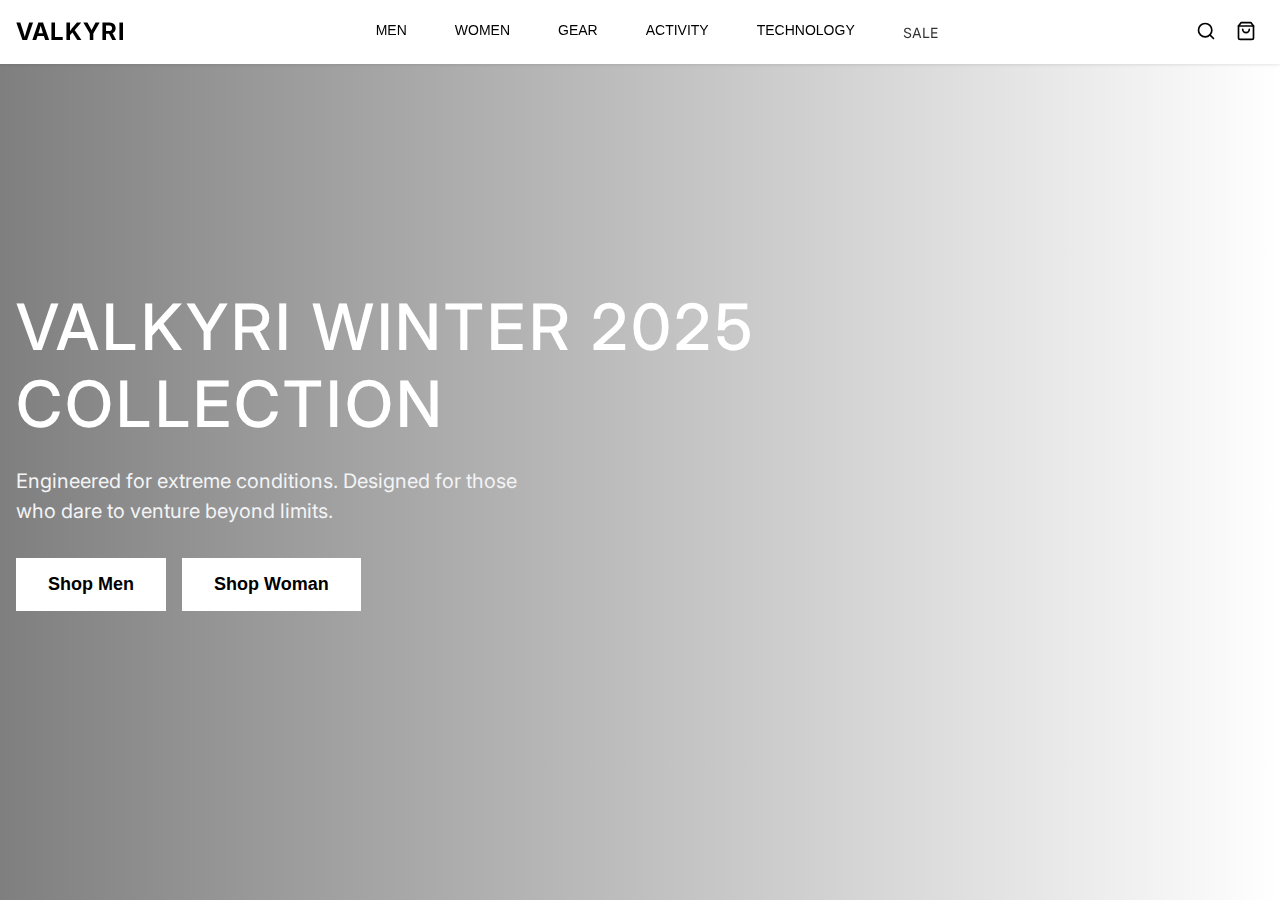
==== men.html @ 3d440251 "Add files via upload" ====
<!DOCTYPE html>
<html lang="en">
<head>
  <meta charset="UTF-8">
  <meta name="viewport" content="width=device-width, initial-scale=1.0">
  <title>VALKYRI - Outdoor Gear</title>
  <link rel="stylesheet" href="css/style.css">
</head>
<body>
  <nav class="navbar">
    <div class="nav-container">
      <div class="nav-left">
        <button class="menu-btn mobile-only">
          <svg xmlns="http://www.w3.org/2000/svg" width="24" height="24" viewBox="0 0 24 24" fill="none" stroke="currentColor" stroke-width="2" stroke-linecap="round" stroke-linejoin="round"><line x1="4" x2="20" y1="12" y2="12"/><line x1="4" x2="20" y1="6" y2="6"/><line x1="4" x2="20" y1="18" y2="18"/></svg>
        </button>
        <a href="/" class="logo desktop-only">VALKYRI</a>
      </div>
      
      <div class="mobile-logo mobile-only">
        <a href="/" class="logo">VALKYRI</a>
      </div>
      
      <div class="nav-center desktop-only">
        <div class="nav-item" data-category="men">
          <button>MEN</button>
        </div>
        <div class="nav-item" data-category="women">
          <button>WOMEN</button>
        </div>
        <div class="nav-item" data-category="gear">
          <button>GEAR</button>
        </div>
        <div class="nav-item" data-category="activity">
          <button>ACTIVITY</button>
        </div>
        <div class="nav-item" data-category="technology">
          <button>TECHNOLOGY</button>
        </div>
        <a href="#" class="nav-link">SALE</a>
      </div>
      
      <div class="nav-right">
        <button class="icon-btn">
          <svg xmlns="http://www.w3.org/2000/svg" width="20" height="20" viewBox="0 0 24 24" fill="none" stroke="currentColor" stroke-width="2" stroke-linecap="round" stroke-linejoin="round"><circle cx="11" cy="11" r="8"/><path d="m21 21-4.3-4.3"/></svg>
        </button>
        <button class="icon-btn">
          <svg xmlns="http://www.w3.org/2000/svg" width="20" height="20" viewBox="0 0 24 24" fill="none" stroke="currentColor" stroke-width="2" stroke-linecap="round" stroke-linejoin="round"><path d="M6 2 3 6v14a2 2 0 0 0 2 2h14a2 2 0 0 0 2-2V6l-3-4Z"/><path d="M3 6h18"/><path d="M16 10a4 4 0 0 1-8 0"/></svg>
        </button>
      </div>
    </div>
  </nav>

  <div class="dropdown-overlay"></div>
  
  <div class="mega-menu" id="mega-menu">
    <div class="mega-menu-container">
      <div class="menu-grid">
      </div>
    </div>
  </div>

<!-- Hero Section -->
<div class="hero">
    <div class="hero-content">
      <h1>VALKYRI WINTER 2025<br>COLLECTION</h1>
      <p>Engineered for extreme conditions. Designed for those who dare to venture beyond limits.</p>
      <div class="hero-buttons">
        <button onclick="location.href = 'men.html';">Shop Men</button>
        <button onclick="location.href = 'woman.html';">Shop Woman</button>
      </div>
    </div>
  </div>
---- css/style.css ----
@import url('https://fonts.googleapis.com/css2?family=Inter:wght@400;500;600;700&display=swap');

:root {
  --primary-color: #000;
  --text-color: #333;
  --bg-color: #fff;
  --gray-100: #f3f4f6;
  --gray-200: #e5e7eb;
  --gray-600: #4b5563;
  --gray-800: #1f2937;
  --gray-900: #111827;
}

* {
  margin: 0;
  padding: 0;
  box-sizing: border-box;
}

body {
  font-family: 'Inter', sans-serif;
  color: var(--text-color);
  line-height: 1.5;
  overflow-x: hidden;
}

/* Navbar */
.navbar {
  position: fixed;
  top: 0;
  left: 0;
  right: 0;
  background: var(--bg-color);
  box-shadow: 0 1px 3px rgba(0, 0, 0, 0.1);
  z-index: 50;
}

.nav-container {
  max-width: 1280px;
  margin: 0 auto;
  padding: 0 1rem;
  height: 64px;
  display: flex;
  justify-content: space-between;
  align-items: center;
}

.logo {
  font-weight: 700;
  font-size: 1.5rem;
  letter-spacing: 0.05em;
  text-decoration: none;
  color: var(--primary-color);
}

.nav-center {
  flex: 1;
  display: flex;
  justify-content: center;
  gap: 2rem;
}

.nav-item button {
  font-size: 0.875rem;
  padding: 1.5rem 0.5rem;
  background: none;
  border: none;
  cursor: pointer;
}

.nav-item button:hover {
  color: var(--gray-600);
}

.nav-link {
  font-size: 0.875rem;
  padding: 1.5rem 0.5rem;
  text-decoration: none;
  color: var(--text-color);
}

.nav-link:hover {
  color: var(--gray-600);
}

.icon-btn {
  padding: 0.5rem;
  background: none;
  border: none;
  border-radius: 0.375rem;
  cursor: pointer;
}

.icon-btn:hover {
  background: var(--gray-100);
}

/* Mega Menu */
.mega-menu {
  position: absolute;
  top: 64px;
  left: 0;
  right: 0;
  background: var(--bg-color);
  box-shadow: 0 4px 6px -1px rgba(0, 0, 0, 0.1);
  display: none;
  z-index: 40;
}

.mega-menu.active {
  display: block;
}

.mega-menu-container {
  max-width: 1280px;
  margin: 0 auto;
  padding: 3rem 2rem;
}

.menu-grid {
  display: grid;
  grid-template-columns: repeat(4, 1fr);
  gap: 2rem;
}

.menu-section h3 {
  font-size: 0.875rem;
  font-weight: 600;
  color: var(--gray-900);
  margin-bottom: 1rem;
}

.menu-section ul {
  list-style: none;
  space: 0.5rem;
}

.menu-section a {
  font-size: 0.875rem;
  color: var(--gray-600);
  text-decoration: none;
  padding: 0.25rem 0;
  display: block;
}

.menu-section a:hover {
  color: var(--gray-900);
}

.dropdown-overlay {
  position: fixed;
  inset: 0;
  background: rgba(0, 0, 0, 0.2);
  display: none;
  z-index: 30;
}

.dropdown-overlay.active {
  display: block;
}

.menu-image-container {
  height: 200px; /* Reduced height */
  overflow: hidden;
  border-radius: 4px;
}

.menu-featured-image {
  width: 100%;
  height: 100%;
  object-fit: cover;
  object-position: center;
}

/* Hero Section */
.hero {
  height: 100vh;
  background-image: url('https://images.unsplash.com/photo-1465311440653-ba9b1d9b0f5b?q=80&w=1932&auto=format&fit=crop');
  background-size: cover;
  background-position: center;
  position: relative;
}

.hero::before {
  content: '';
  position: absolute;
  inset: 0;
  background: linear-gradient(to right, rgba(0, 0, 0, 0.5), transparent);
}

.hero-content {
  position: relative;
  height: 100%;
  max-width: 1280px;
  margin: 0 auto;
  padding: 0 1rem;
  display: flex;
  flex-direction: column;
  justify-content: center;
}

.hero h1 {
  font-size: 4rem;
  font-weight: 500;
  color: white;
  margin-bottom: 1.5rem;
  line-height: 1.2;
  letter-spacing: 0.05em;
}

.hero p {
  font-size: 1.25rem;
  color: #f3f4f6;
  margin-bottom: 2rem;
  max-width: 32rem;
}

.hero-buttons {
  display: flex;
  gap: 1rem;
}

.hero-buttons button {
  background: white;
  color: black;
  border: none;
  padding: 1rem 2rem;
  font-size: 1.125rem;
  font-weight: 600;
  cursor: pointer;
  transition: background-color 0.2s;
}

.hero-buttons button:hover {
  background: #f3f4f6;
}

/* Featured Collections */
.featured {
  padding: 5rem 1rem;
  max-width: 1280px;
  margin: 0 auto;
}

.featured h2 {
  font-size: 1.875rem;
  font-weight: 700;
  text-align: center;
  margin-bottom: 3rem;
}

.collection-grid {
  display: grid;
  grid-template-columns: repeat(3, 1fr);
  gap: 2rem;
}

.collection-card {
  cursor: pointer;
  group-hover: scale-105;
}

.collection-image {
  position: relative;
  aspect-ratio: 3/4;
  overflow: hidden;
}

.collection-image img {
  width: 100%;
  height: 100%;
  object-fit: cover;
  transition: transform 0.5s;
}

.collection-card:hover img {
  transform: scale(1.05);
}

.collection-image::after {
  content: '';
  position: absolute;
  inset: 0;
  background: rgba(0, 0, 0, 0.2);
  transition: background-color 0.3s;
}

.collection-card:hover .collection-image::after {
  background: rgba(0, 0, 0, 0.4);
}

.collection-content {
  position: absolute;
  bottom: 0;
  left: 0;
  right: 0;
  padding: 1.5rem;
  color: white;
  z-index: 10;
}

.collection-content h3 {
  font-size: 1.25rem;
  font-weight: 700;
  margin-bottom: 0.5rem;
}

.collection-content p {
  font-size: 0.875rem;
  opacity: 0.9;
}

/* Footer */
.footer {
  background: var(--gray-900);
  color: white;
  padding: 3rem 0;
}

.footer-container {
  max-width: 1280px;
  margin: 0 auto;
  padding: 0 1rem;
}

.footer-grid {
  display: grid;
  grid-template-columns: repeat(4, 1fr);
  gap: 2rem;
  margin-bottom: 3rem;
}

.footer-section h3 {
  font-size: 1.25rem;
  font-weight: 700;
  margin-bottom: 1rem;
}

.footer-section h4 {
  font-size: 0.875rem;
  font-weight: 700;
  margin-bottom: 1rem;
}

.footer-section p {
  color: var(--gray-400);
  font-size: 0.875rem;
}

.footer-section ul {
  list-style: none;
}

.footer-section ul li {
  margin-bottom: 0.5rem;
}

.footer-section ul a {
  color: var(--gray-400);
  text-decoration: none;
  font-size: 0.875rem;
}

.footer-section ul a:hover {
  color: white;
}

.social-icons {
  display: flex;
  gap: 1rem;
}

.social-icon {
  color: white;
  transition: color 0.2s;
}

.social-icon:hover {
  color: var(--gray-400);
}

.footer-bottom {
  border-top: 1px solid var(--gray-800);
  padding-top: 2rem;
  text-align: center;
  font-size: 0.875rem;
  color: var(--gray-400);
}

/* Mobile Styles */
.mobile-only {
  display: none;
}

@media (max-width: 640px) {
  .mobile-only {
    display: block;
  }
  
  .desktop-only {
    display: none;
  }
  
  .nav-container {
    padding: 0 0.5rem;
  }
  
  .collection-grid {
    grid-template-columns: 1fr;
  }
  
  .footer-grid {
    grid-template-columns: 1fr;
  }
  
  .hero h1 {
    font-size: 3rem;
  }
  
  .hero p {
    font-size: 1rem;
  }
  
  .hero-buttons {
    flex-direction: column;
  }
}
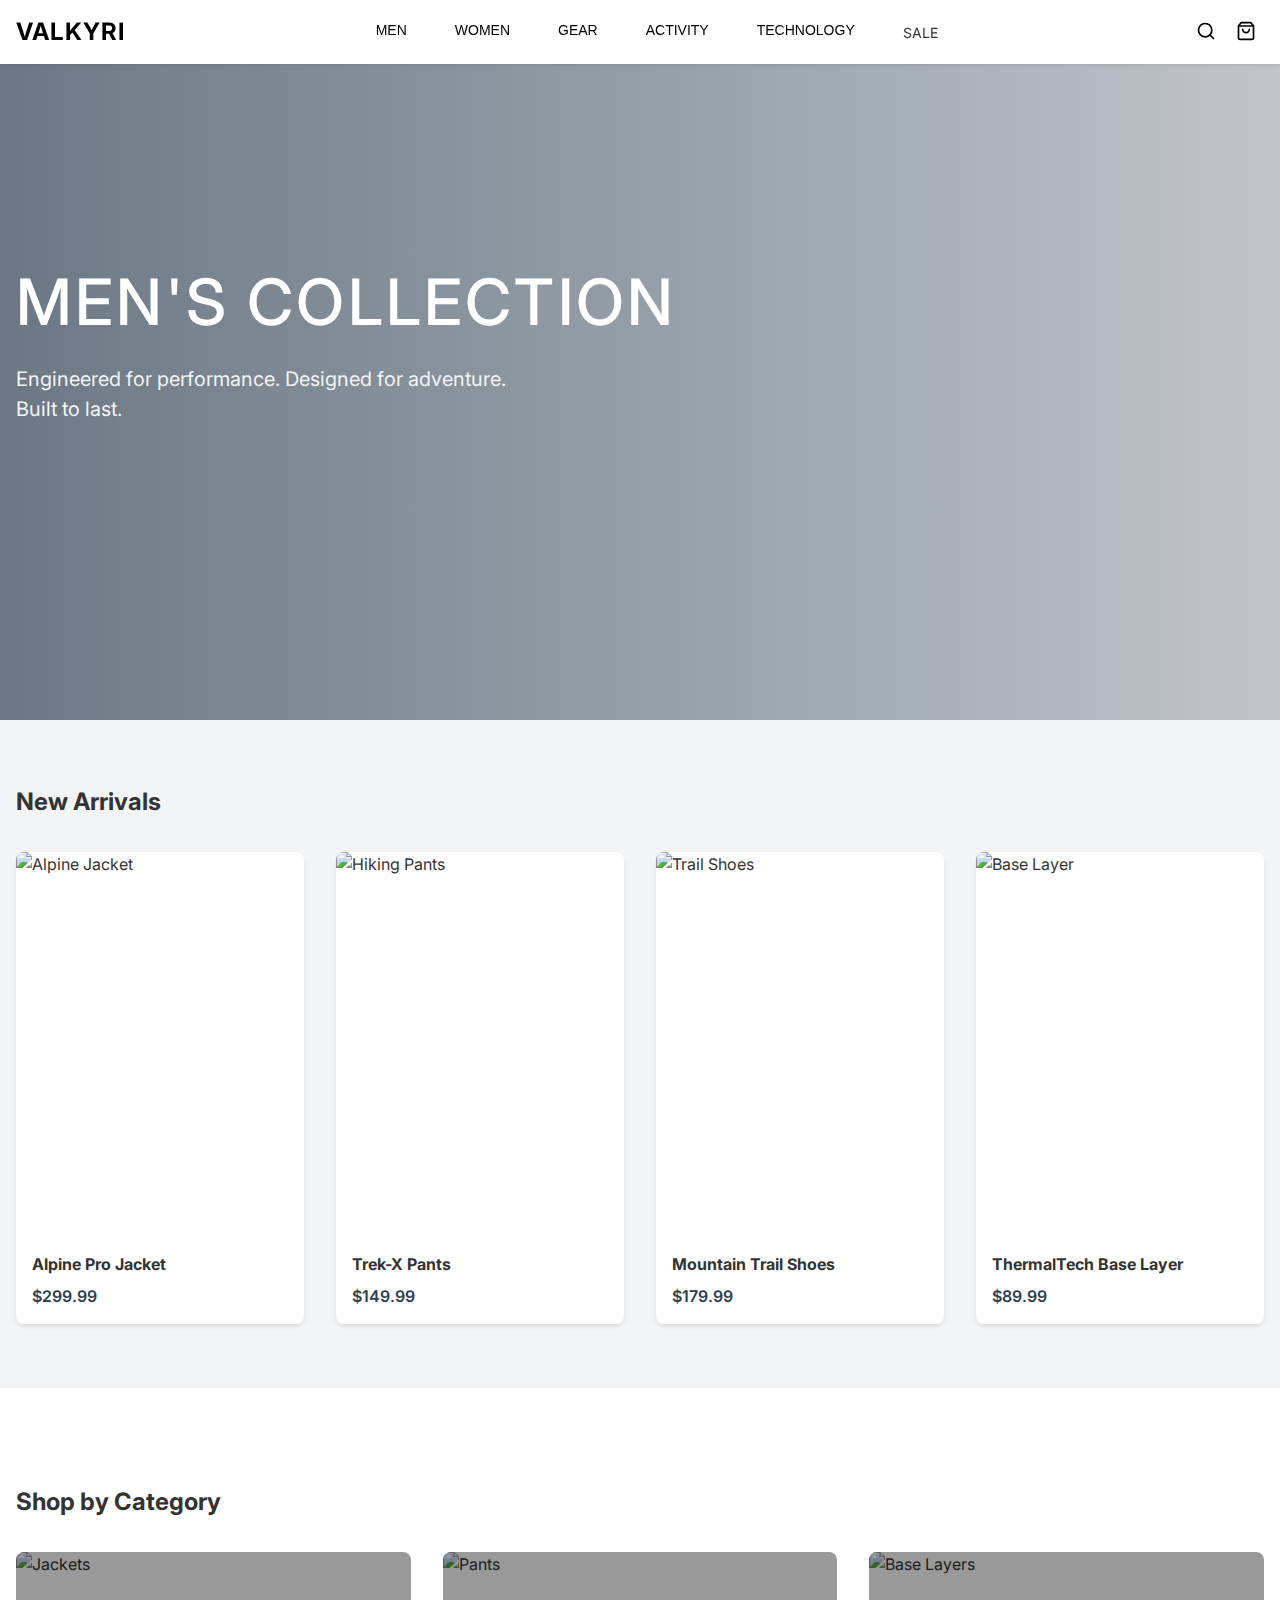
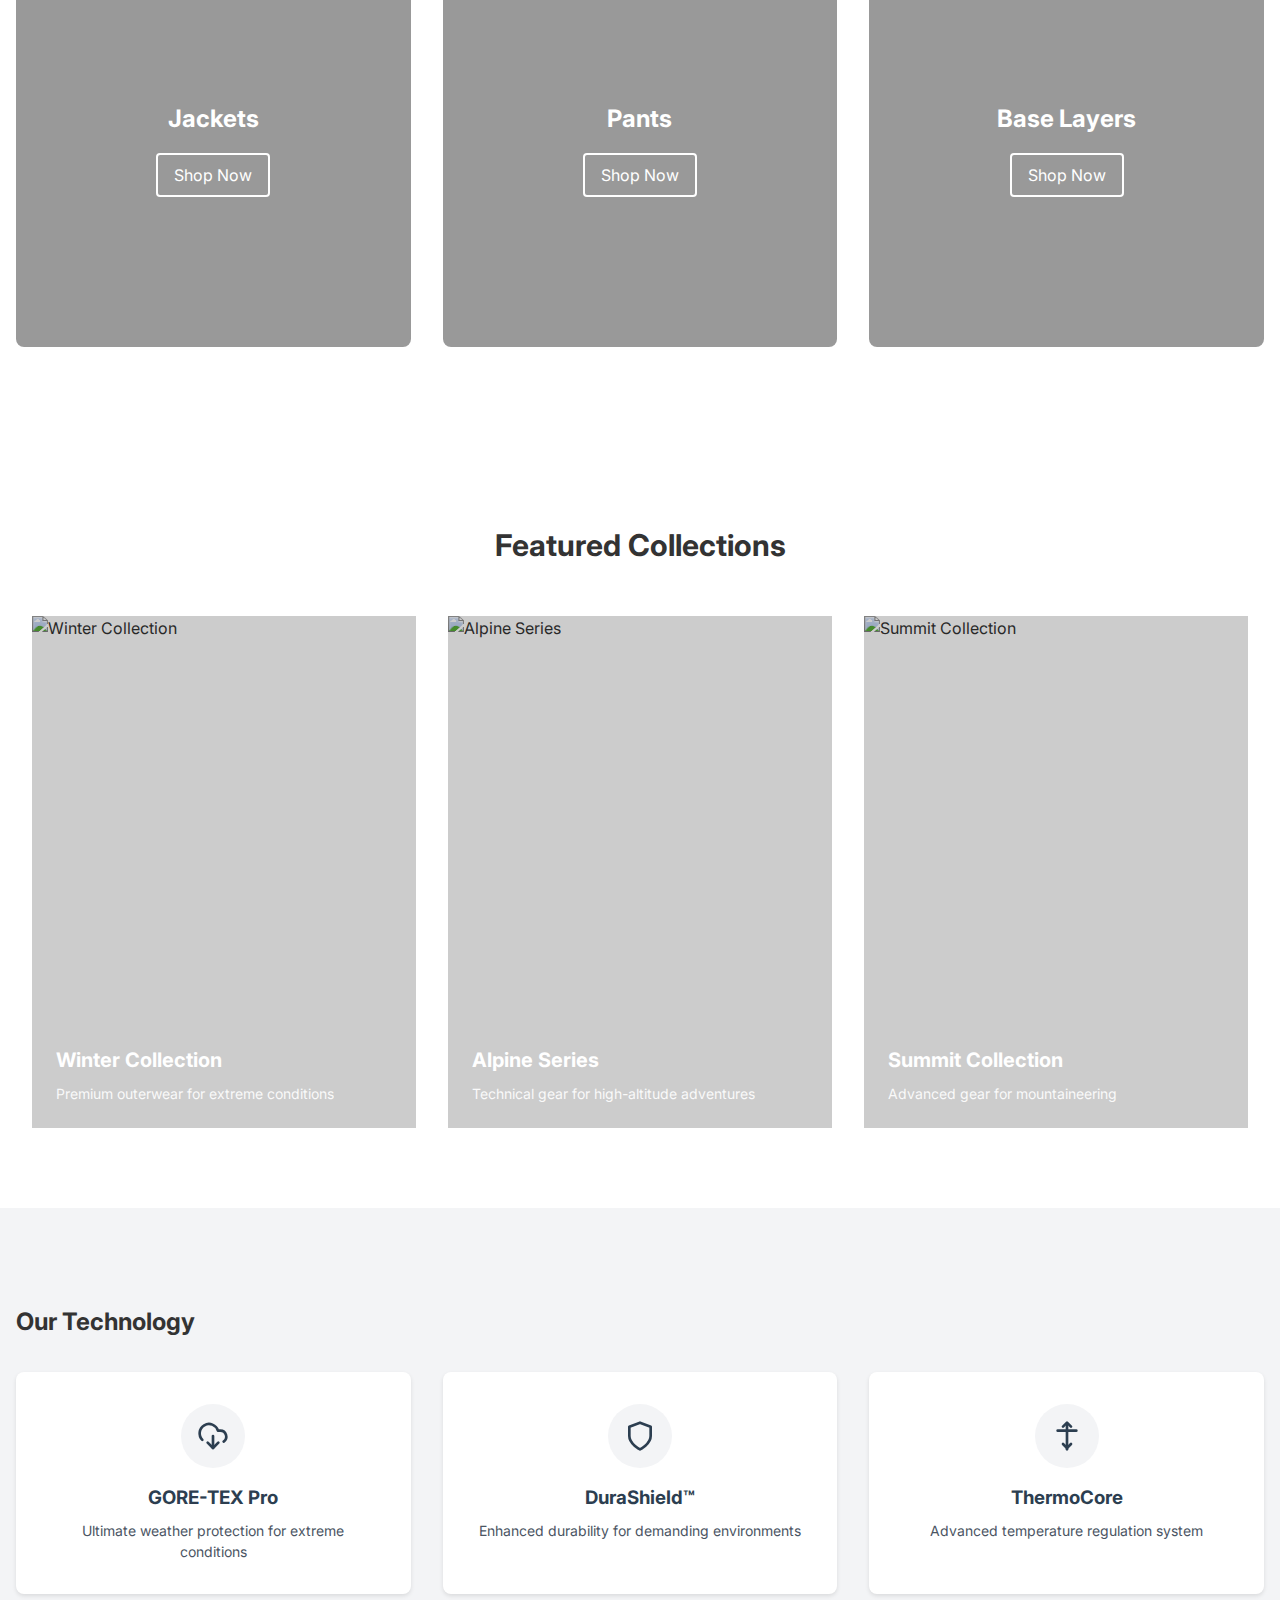
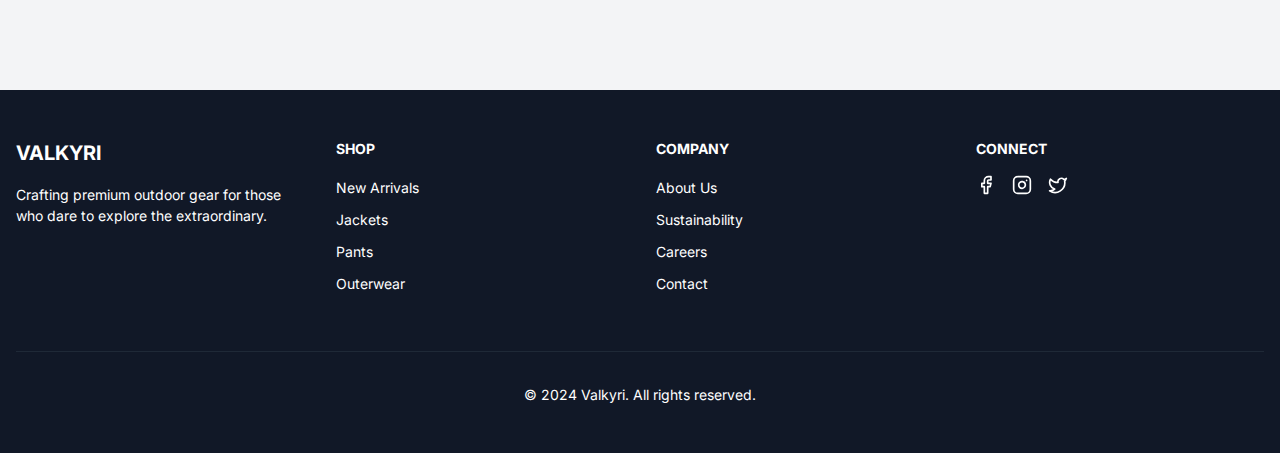
==== commit c3c3f92b: "Add files via upload" ====
--- a/men.html
+++ b/men.html
@@ -3,8 +3,9 @@
 <head>
   <meta charset="UTF-8">
   <meta name="viewport" content="width=device-width, initial-scale=1.0">
-  <title>VALKYRI - Outdoor Gear</title>
+  <title>VALKYRI - Men's Collection</title>
   <link rel="stylesheet" href="css/style.css">
+  <link rel="stylesheet" href="css/men.css">
 </head>
 <body>
   <nav class="navbar">
@@ -13,11 +14,11 @@
         <button class="menu-btn mobile-only">
           <svg xmlns="http://www.w3.org/2000/svg" width="24" height="24" viewBox="0 0 24 24" fill="none" stroke="currentColor" stroke-width="2" stroke-linecap="round" stroke-linejoin="round"><line x1="4" x2="20" y1="12" y2="12"/><line x1="4" x2="20" y1="6" y2="6"/><line x1="4" x2="20" y1="18" y2="18"/></svg>
         </button>
-        <a href="/" class="logo desktop-only">VALKYRI</a>
+        <a href="index.html" class="logo desktop-only">VALKYRI</a>
       </div>
       
       <div class="mobile-logo mobile-only">
-        <a href="/" class="logo">VALKYRI</a>
+        <a href="index.html" class="logo">VALKYRI</a>
       </div>
       
       <div class="nav-center desktop-only">
@@ -51,7 +52,6 @@
   </nav>
 
   <div class="dropdown-overlay"></div>
-  
   <div class="mega-menu" id="mega-menu">
     <div class="mega-menu-container">
       <div class="menu-grid">
@@ -59,15 +59,225 @@
     </div>
   </div>
 
-<!-- Hero Section -->
-<div class="hero">
+  <!-- Men's Hero Section -->
+  <div class="hero" style="background-image: url('https://images.unsplash.com/photo-1551582045-6ec9c11d8697?q=80&w=2065&auto=format&fit=crop');">
     <div class="hero-content">
-      <h1>VALKYRI WINTER 2025<br>COLLECTION</h1>
-      <p>Engineered for extreme conditions. Designed for those who dare to venture beyond limits.</p>
-      <div class="hero-buttons">
-        <button onclick="location.href = 'men.html';">Shop Men</button>
-        <button onclick="location.href = 'woman.html';">Shop Woman</button>
-      </div>
+      <h1>MEN'S COLLECTION</h1>
+      <p>Engineered for performance. Designed for adventure. Built to last.</p>
     </div>
   </div>
-  +
+  <!-- New Arrivals Section -->
+  <section class="new-arrivals">
+    <div class="container">
+      <h2>New Arrivals</h2>
+      <div class="product-grid">
+        <div class="product-card">
+          <div class="product-image">
+            <img src="https://images.unsplash.com/photo-1591047139829-d91aecb6caea?q=80&w=1936&auto=format&fit=crop" alt="Alpine Jacket">
+            <div class="product-overlay">
+              <button class="quick-view-btn">Quick View</button>
+            </div>
+          </div>
+          <div class="product-info">
+            <h3>Alpine Pro Jacket</h3>
+            <p class="price">$299.99</p>
+          </div>
+        </div>
+        <div class="product-card">
+          <div class="product-image">
+            <img src="https://images.unsplash.com/photo-1544441893-675973e31985?q=80&w=1740&auto=format&fit=crop" alt="Hiking Pants">
+            <div class="product-overlay">
+              <button class="quick-view-btn">Quick View</button>
+            </div>
+          </div>
+          <div class="product-info">
+            <h3>Trek-X Pants</h3>
+            <p class="price">$149.99</p>
+          </div>
+        </div>
+        <div class="product-card">
+          <div class="product-image">
+            <img src="https://images.unsplash.com/photo-1606107557195-0e29a4b5b4aa?q=80&w=1964&auto=format&fit=crop" alt="Trail Shoes">
+            <div class="product-overlay">
+              <button class="quick-view-btn">Quick View</button>
+            </div>
+          </div>
+          <div class="product-info">
+            <h3>Mountain Trail Shoes</h3>
+            <p class="price">$179.99</p>
+          </div>
+        </div>
+        <div class="product-card">
+          <div class="product-image">
+            <img src="https://images.unsplash.com/photo-1578681994506-b8f463449011?q=80&w=1935&auto=format&fit=crop" alt="Base Layer">
+            <div class="product-overlay">
+              <button class="quick-view-btn">Quick View</button>
+            </div>
+          </div>
+          <div class="product-info">
+            <h3>ThermalTech Base Layer</h3>
+            <p class="price">$89.99</p>
+          </div>
+        </div>
+      </div>
+    </div>
+  </section>
+
+  <!-- Categories Section -->
+  <section class="categories">
+    <div class="container">
+      <h2>Shop by Category</h2>
+      <div class="category-grid">
+        <div class="category-card">
+          <div class="category-image">
+            <img src="https://images.unsplash.com/photo-1547949003-9792a18a2601?q=80&w=2070&auto=format&fit=crop" alt="Jackets">
+            <div class="category-content">
+              <h3>Jackets</h3>
+              <a href="#" class="category-link">Shop Now</a>
+            </div>
+          </div>
+        </div>
+        <div class="category-card">
+          <div class="category-image">
+            <img src="https://images.unsplash.com/photo-1441984904996-e0b6ba687e04?q=80&w=2070&auto=format&fit=crop" alt="Pants">
+            <div class="category-content">
+              <h3>Pants</h3>
+              <a href="#" class="category-link">Shop Now</a>
+            </div>
+          </div>
+        </div>
+        <div class="category-card">
+          <div class="category-image">
+            <img src="https://images.unsplash.com/photo-1434389677669-e08b4cac3105?q=80&w=2005&auto=format&fit=crop" alt="Base Layers">
+            <div class="category-content">
+              <h3>Base Layers</h3>
+              <a href="#" class="category-link">Shop Now</a>
+            </div>
+          </div>
+        </div>
+      </div>
+    </div>
+  </section>
+
+  <!-- Featured Collections -->
+  <section class="featured">
+    <div class="container">
+      <h2>Featured Collections</h2>
+      <div class="collection-grid">
+        <div class="collection-card">
+          <div class="collection-image">
+            <img src="https://images.unsplash.com/photo-1605540436563-5bca919ae766?q=80&w=2069&auto=format&fit=crop" alt="Winter Collection">
+            <div class="collection-content">
+              <h3>Winter Collection</h3>
+              <p>Premium outerwear for extreme conditions</p>
+            </div>
+          </div>
+        </div>
+        <div class="collection-card">
+          <div class="collection-image">
+            <img src="https://images.unsplash.com/photo-1551632811-561732d1e306?q=80&w=2070&auto=format&fit=crop" alt="Alpine Series">
+            <div class="collection-content">
+              <h3>Alpine Series</h3>
+              <p>Technical gear for high-altitude adventures</p>
+            </div>
+          </div>
+        </div>
+        <div class="collection-card">
+          <div class="collection-image">
+            <img src="https://images.unsplash.com/photo-1519681393784-d120267933ba?q=80&w=2070&auto=format&fit=crop" alt="Summit Collection">
+            <div class="collection-content">
+              <h3>Summit Collection</h3>
+              <p>Advanced gear for mountaineering</p>
+            </div>
+          </div>
+        </div>
+      </div>
+    </div>
+  </section>
+
+  <!-- Technology Showcase -->
+  <section class="technology-showcase">
+    <div class="container">
+      <h2>Our Technology</h2>
+      <div class="tech-grid">
+        <div class="tech-card">
+          <div class="tech-icon">
+            <svg xmlns="http://www.w3.org/2000/svg" width="32" height="32" viewBox="0 0 24 24" fill="none" stroke="currentColor" stroke-width="2" stroke-linecap="round" stroke-linejoin="round"><path d="M20 16.2A4.5 4.5 0 0 0 17.5 8h-1.8A7 7 0 1 0 4 14.9"/><path d="M12 12v9"/><path d="m8 17 4 4 4-4"/></svg>
+          </div>
+          <h3>GORE-TEX Pro</h3>
+          <p>Ultimate weather protection for extreme conditions</p>
+        </div>
+        <div class="tech-card">
+          <div class="tech-icon">
+            <svg xmlns="http://www.w3.org/2000/svg" width="32" height="32" viewBox="0 0 24 24" fill="none" stroke="currentColor" stroke-width="2" stroke-linecap="round" stroke-linejoin="round"><path d="M12 22s8-4 8-10V5l-8-3-8 3v7c0 6 8 10 8 10"/></svg>
+          </div>
+          <h3>DuraShield™</h3>
+          <p>Enhanced durability for demanding environments</p>
+        </div>
+        <div class="tech-card">
+          <div class="tech-icon">
+            <svg xmlns="http://www.w3.org/2000/svg" width="32" height="32" viewBox="0 0 24 24" fill="none" stroke="currentColor" stroke-width="2" stroke-linecap="round" stroke-linejoin="round"><path d="M12 3v19"/><path d="M5 8h14"/><path d="M15 5 12 2 9 5"/><path d="m9 18 3 3 3-3"/></svg>
+          </div>
+          <h3>ThermoCore</h3>
+          <p>Advanced temperature regulation system</p>
+        </div>
+      </div>
+    </div>
+  </section>
+
+  <!-- Footer -->
+  <footer class="footer">
+    <div class="footer-container">
+      <div class="footer-grid">
+        <div class="footer-section">
+          <h3>VALKYRI</h3>
+          <p>Crafting premium outdoor gear for those who dare to explore the extraordinary.</p>
+        </div>
+        
+        <div class="footer-section">
+          <h4>SHOP</h4>
+          <ul>
+            <li><a href="#">New Arrivals</a></li>
+            <li><a href="#">Jackets</a></li>
+            <li><a href="#">Pants</a></li>
+            <li><a href="#">Outerwear</a></li>
+          </ul>
+        </div>
+        
+        <div class="footer-section">
+          <h4>COMPANY</h4>
+          <ul>
+            <li><a href="#">About Us</a></li>
+            <li><a href="#">Sustainability</a></li>
+            <li><a href="#">Careers</a></li>
+            <li><a href="#">Contact</a></li>
+          </ul>
+        </div>
+        
+        <div class="footer-section">
+          <h4>CONNECT</h4>
+          <div class="social-icons">
+            <a href="#" class="social-icon">
+              <svg xmlns="http://www.w3.org/2000/svg" width="20" height="20" viewBox="0 0 24 24" fill="none" stroke="currentColor" stroke-width="2" stroke-linecap="round" stroke-linejoin="round"><path d="M18 2h-3a5 5 0 0 0-5 5v3H7v4h3v8h4v-8h3l1-4h-4V7a1 1 0 0 1 1-1h3z"/></svg>
+            </a>
+            <a href="#" class="social-icon">
+              <svg xmlns="http://www.w3.org/2000/svg" width="20" height="20" viewBox="0 0 24 24" fill="none" stroke="currentColor" stroke-width="2" stroke-linecap="round" stroke-linejoin="round"><rect width="20" height="20" x="2" y="2" rx="5" ry="5"/><path d="M16 11.37A4 4 0 1 1 12.63 8 4 4 0 0 1 16 11.37z"/><line x1="17.5" x2="17.51" y1="6.5" y2="6.5"/></svg>
+            </a>
+            <a href="#" class="social-icon">
+              <svg xmlns="http://www.w3.org/2000/svg" width="20" height="20" viewBox="0 0 24 24" fill="none" stroke="currentColor" stroke-width="2" stroke-linecap="round" stroke-linejoin="round"><path d="M22 4s-.7 2.1-2 3.4c1.6 10-9.4 17.3-18 11.6 2.2.1 4.4-.6 6-2C3 15.5.5 9.6 3 5c2.2 2.6 5.6 4.1 9 4-.9-4.2 4-6.6 7-3.8 1.1 0 3-1.2 3-1.2z"/></svg>
+            </a>
+          </div>
+        </div>
+      </div>
+      
+      <div class="footer-bottom">
+        <p>&copy; 2024 Valkyri. All rights reserved.</p>
+      </div>
+    </div>
+  </footer>
+
+  <script src="script/script.js"></script>
+  <script src="script/men.js"></script>
+</body>
+</html>--- a/css/style.css
+++ b/css/style.css
@@ -310,6 +310,8 @@
   opacity: 0.9;
 }
 
+
+
 /* Footer */
 .footer {
   background: var(--gray-900);
--- a/css/men.css
+++ b/css/men.css
@@ -0,0 +1,228 @@
+/* Men's Page Specific Styles */
+:root {
+    --mens-primary: #2C3E50;
+    --mens-accent: #34495E;
+  }
+  
+  /* Container */
+  .container {
+    max-width: 1280px;
+    margin: 0 auto;
+    padding: 0 1rem;
+  }
+  
+  /* Men's Hero Section Modifications */
+  .hero {
+    height: 80vh;
+  }
+  
+  .hero::before {
+    background: linear-gradient(to right, rgba(44, 62, 80, 0.7), rgba(44, 62, 80, 0.3));
+  }
+  
+  /* New Arrivals Section */
+  .new-arrivals {
+    padding: 4rem 0;
+    background: var(--gray-100);
+  }
+  
+  .product-grid {
+    display: grid;
+    grid-template-columns: repeat(auto-fit, minmax(250px, 1fr));
+    gap: 2rem;
+    margin-top: 2rem;
+  }
+  
+  .product-card {
+    background: white;
+    border-radius: 8px;
+    overflow: hidden;
+    box-shadow: 0 2px 4px rgba(0, 0, 0, 0.1);
+    transition: transform 0.3s ease;
+  }
+  
+  .product-card:hover {
+    transform: translateY(-5px);
+  }
+  
+  .product-image {
+    position: relative;
+    aspect-ratio: 3/4;
+    overflow: hidden;
+  }
+  
+  .product-image img {
+    width: 100%;
+    height: 100%;
+    object-fit: cover;
+    transition: transform 0.5s ease;
+  }
+  
+  .product-overlay {
+    position: absolute;
+    inset: 0;
+    background: rgba(0, 0, 0, 0.3);
+    display: flex;
+    align-items: center;
+    justify-content: center;
+    opacity: 0;
+    transition: opacity 0.3s ease;
+  }
+  
+  .product-card:hover .product-overlay {
+    opacity: 1;
+  }
+  
+  .quick-view-btn {
+    background: white;
+    color: var(--mens-primary);
+    padding: 0.75rem 1.5rem;
+    border: none;
+    border-radius: 4px;
+    cursor: pointer;
+    font-weight: 600;
+    transform: translateY(20px);
+    transition: transform 0.3s ease;
+  }
+  
+  .product-card:hover .quick-view-btn {
+    transform: translateY(0);
+  }
+  
+  .product-info {
+    padding: 1rem;
+  }
+  
+  .product-info h3 {
+    font-size: 1rem;
+    margin-bottom: 0.5rem;
+  }
+  
+  .price {
+    color: var(--mens-primary);
+    font-weight: 600;
+  }
+  
+  /* Categories Section */
+  .categories {
+    padding: 6rem 0;
+  }
+  
+  .category-grid {
+    display: grid;
+    grid-template-columns: repeat(3, 1fr);
+    gap: 2rem;
+    margin-top: 2rem;
+  }
+  
+  .category-card {
+    position: relative;
+    overflow: hidden;
+    border-radius: 8px;
+    aspect-ratio: 1/1;
+  }
+  
+  .category-image {
+    height: 100%;
+  }
+  
+  .category-image img {
+    width: 100%;
+    height: 100%;
+    object-fit: cover;
+    transition: transform 0.5s ease;
+  }
+  
+  .category-card:hover img {
+    transform: scale(1.1);
+  }
+  
+  .category-content {
+    position: absolute;
+    inset: 0;
+    display: flex;
+    flex-direction: column;
+    align-items: center;
+    justify-content: center;
+    background: rgba(0, 0, 0, 0.4);
+    color: white;
+    text-align: center;
+  }
+  
+  .category-content h3 {
+    font-size: 1.5rem;
+    margin-bottom: 1rem;
+  }
+  
+  .category-link {
+    color: white;
+    text-decoration: none;
+    padding: 0.5rem 1rem;
+    border: 2px solid white;
+    border-radius: 4px;
+    transition: all 0.3s ease;
+  }
+  
+  .category-link:hover {
+    background: white;
+    color: var(--mens-primary);
+  }
+  
+  /* Technology Showcase */
+  .technology-showcase {
+    padding: 6rem 0;
+    background: var(--gray-100);
+  }
+  
+  .tech-grid {
+    display: grid;
+    grid-template-columns: repeat(3, 1fr);
+    gap: 2rem;
+    margin-top: 2rem;
+  }
+  
+  .tech-card {
+    text-align: center;
+    padding: 2rem;
+    background: white;
+    border-radius: 8px;
+    box-shadow: 0 2px 4px rgba(0, 0, 0, 0.1);
+  }
+  
+  .tech-icon {
+    width: 64px;
+    height: 64px;
+    margin: 0 auto 1rem;
+    display: flex;
+    align-items: center;
+    justify-content: center;
+    background: var(--gray-100);
+    border-radius: 50%;
+    color: var(--mens-primary);
+  }
+  
+  .tech-card h3 {
+    margin-bottom: 0.5rem;
+    color: var(--mens-primary);
+  }
+  
+  .tech-card p {
+    color: var(--gray-600);
+    font-size: 0.875rem;
+  }
+  
+  /* Responsive Design */
+  @media (max-width: 768px) {
+    .category-grid,
+    .tech-grid {
+      grid-template-columns: 1fr;
+    }
+    
+    .product-grid {
+      grid-template-columns: repeat(auto-fit, minmax(200px, 1fr));
+    }
+    
+    .hero h1 {
+      font-size: 2.5rem;
+    }
+  }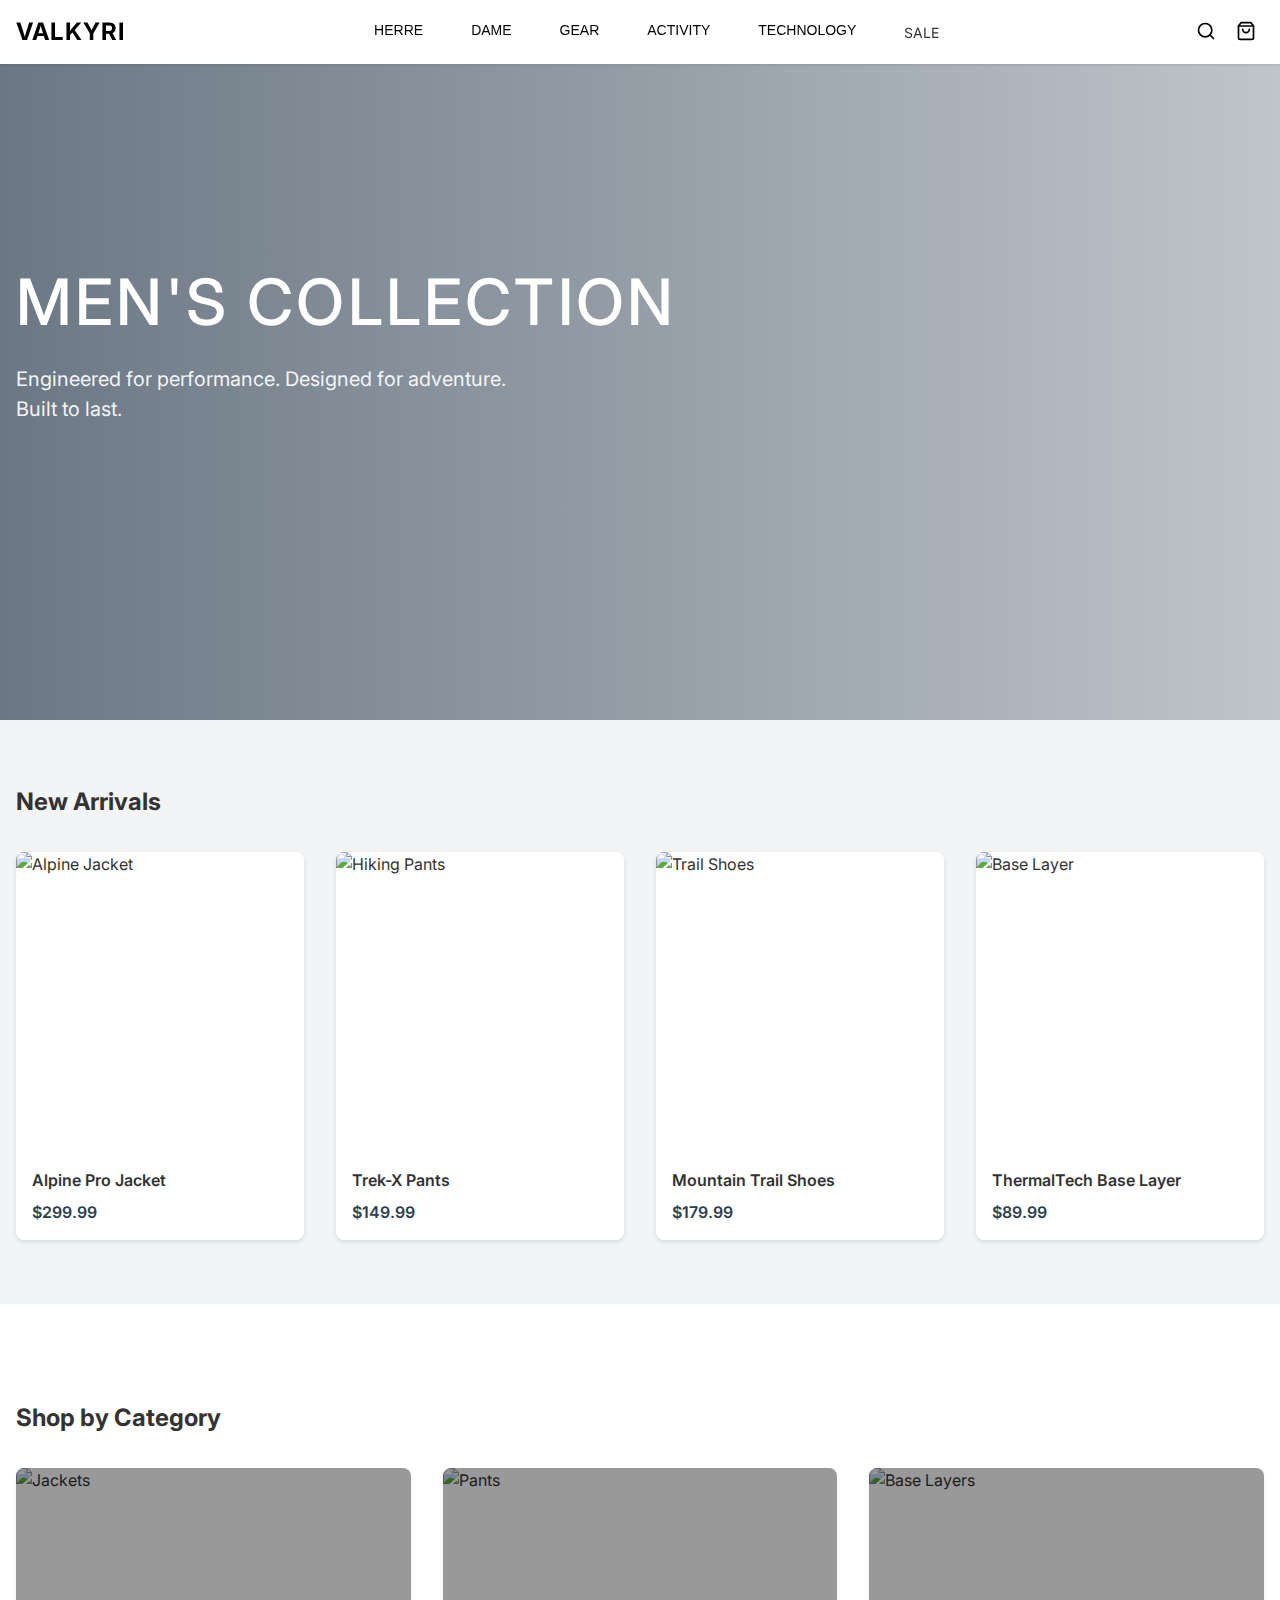
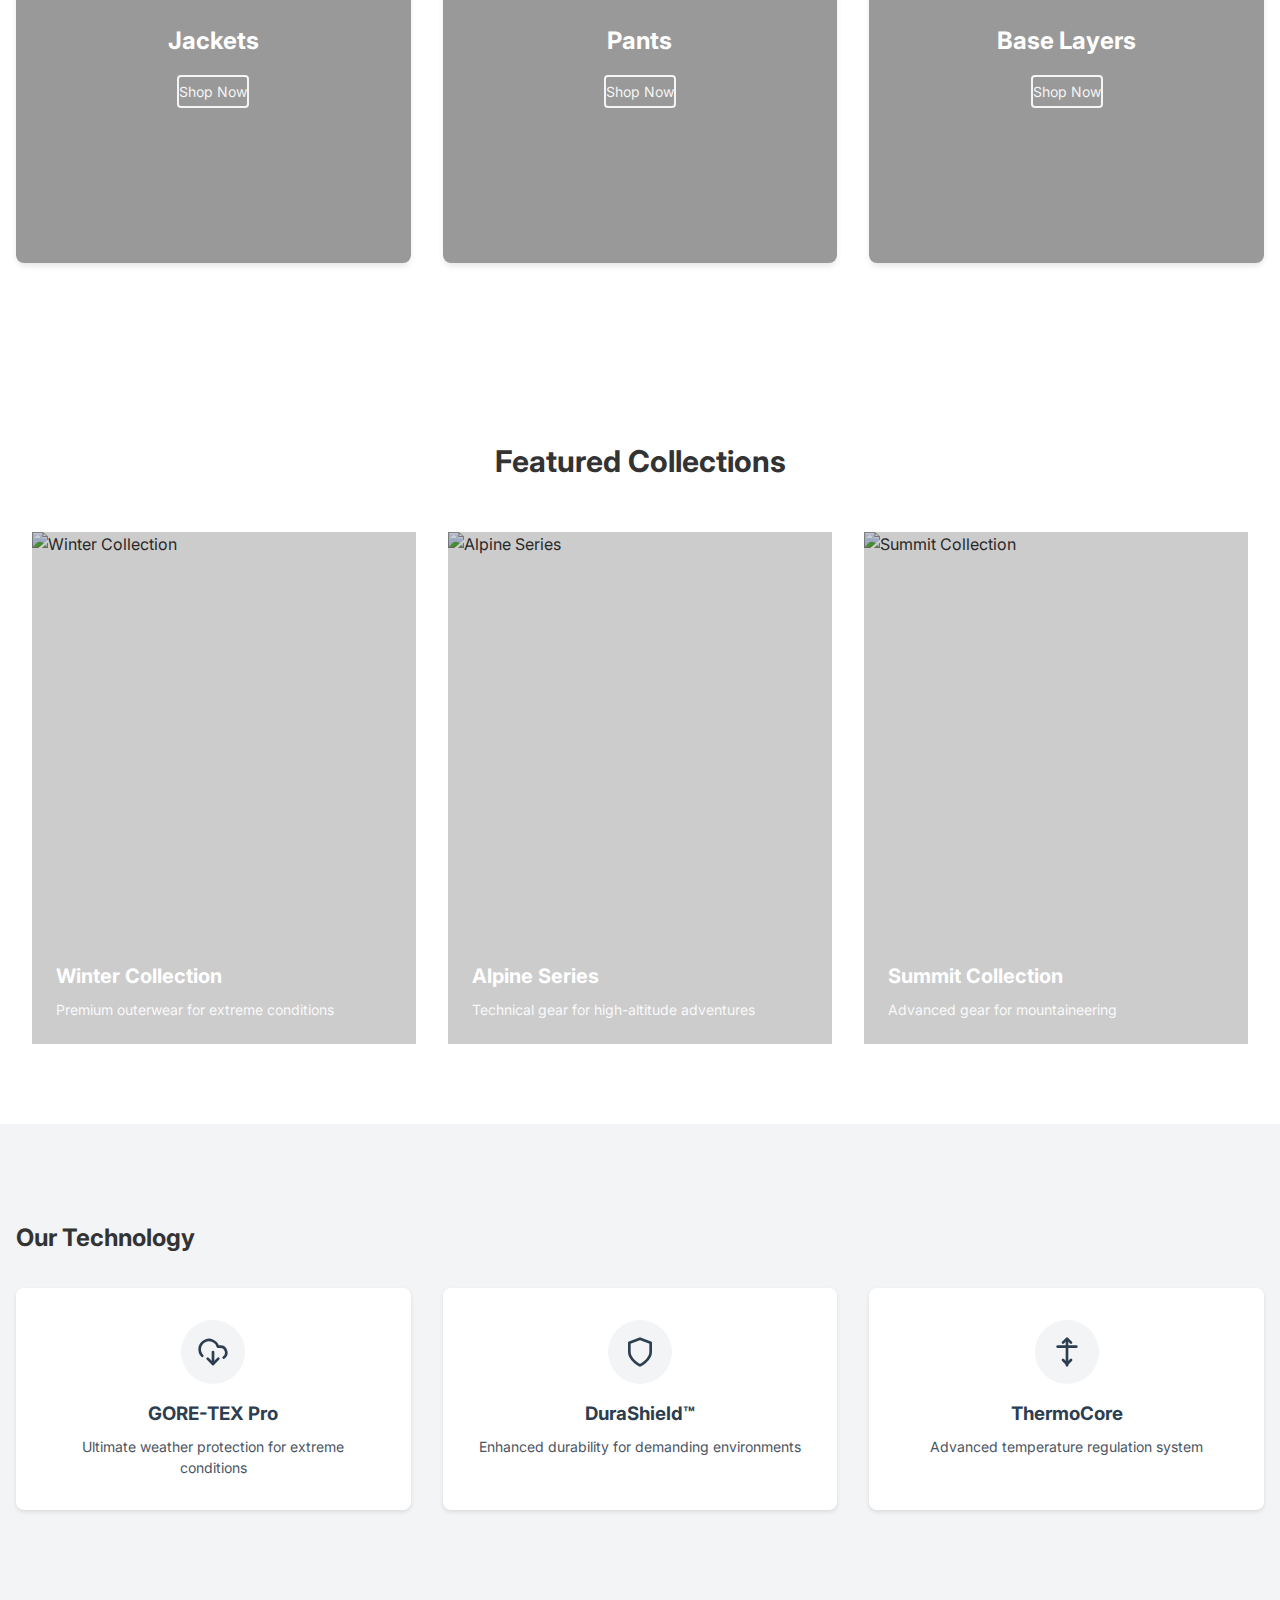
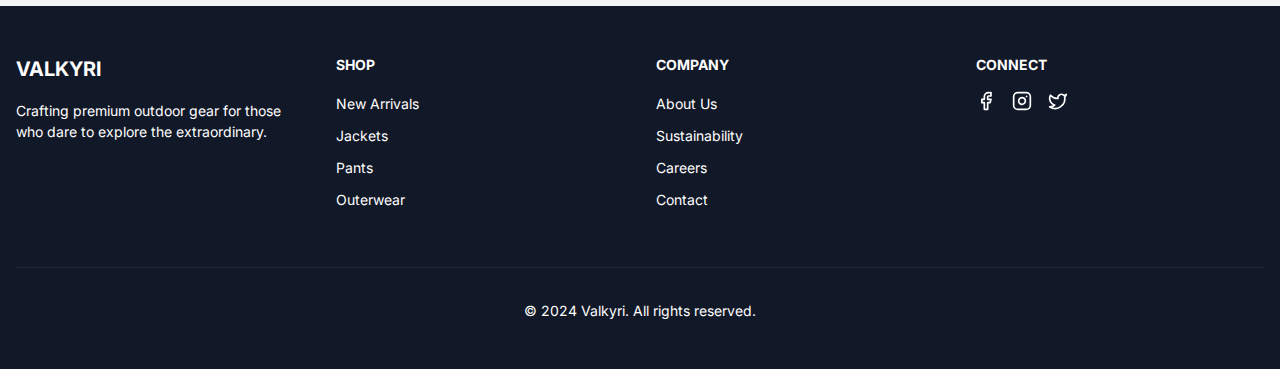
==== commit 6d316ec0: "Add files via upload" ====
--- a/men.html
+++ b/men.html
@@ -23,10 +23,10 @@
       
       <div class="nav-center desktop-only">
         <div class="nav-item" data-category="men">
-          <button>MEN</button>
+          <button>HERRE</button>
         </div>
         <div class="nav-item" data-category="women">
-          <button>WOMEN</button>
+          <button>DAME</button>
         </div>
         <div class="nav-item" data-category="gear">
           <button>GEAR</button>
--- a/css/style.css
+++ b/css/style.css
@@ -310,6 +310,50 @@
   opacity: 0.9;
 }
 
+  /* Technology Showcase */
+  .technology-showcase {
+    padding: 6rem 0;
+    background: var(--gray-100);
+  }
+  
+  .tech-grid {
+    display: grid;
+    grid-template-columns: repeat(3, 1fr);
+    gap: 2rem;
+    margin-top: 2rem;
+  }
+  
+  .tech-card {
+    text-align: center;
+    padding: 2rem;
+    background: white;
+    border-radius: 8px;
+    box-shadow: 0 2px 4px rgba(0, 0, 0, 0.1);
+  }
+  
+  .tech-icon {
+    width: 64px;
+    height: 64px;
+    margin: 0 auto 1rem;
+    display: flex;
+    align-items: center;
+    justify-content: center;
+    background: var(--gray-100);
+    border-radius: 50%;
+    color: var(--mens-primary);
+  }
+  
+  .tech-card h3 {
+    margin-bottom: 0.5rem;
+    color: var(--mens-primary);
+  }
+  
+  .tech-card p {
+    color: var(--gray-600);
+    font-size: 0.875rem;
+  }
+  
+
 
 
 /* Footer */
@@ -426,4 +470,274 @@
   .hero-buttons {
     flex-direction: column;
   }
+}
+
+/*Gear*/
+
+/* Hero Small */
+.hero-small {
+  height: 50vh;
+  background-size: cover;
+  background-position: center;
+  position: relative;
+  margin-top: 64px;
+}
+
+.hero-small::before {
+  content: '';
+  position: absolute;
+  inset: 0;
+  background: linear-gradient(to right, rgba(0, 0, 0, 0.5), rgba(0, 0, 0, 0.3));
+}
+
+.tech-hero {
+  background-image: url('https://images.unsplash.com/photo-1434389677669-e08b4cac3105');
+}
+
+.sale-hero {
+  background-image: url('https://images.unsplash.com/photo-1483721310020-03333e577078');
+}
+
+/* Categories Section */
+.categories {
+  padding: 4rem 0;
+}
+
+.container {
+  max-width: 1280px;
+  margin: 0 auto;
+  padding: 0 1rem;
+}
+
+.category-grid {
+  display: grid;
+  grid-template-columns: repeat(3, 1fr);
+  gap: 2rem;
+}
+
+.category-card {
+  position: relative;
+  overflow: hidden;
+  border-radius: 0.5rem;
+  box-shadow: 0 4px 6px -1px rgba(0, 0, 0, 0.1);
+}
+
+.category-card img {
+  width: 100%;
+  height: 300px;
+  object-fit: cover;
+  transition: transform 0.3s ease;
+}
+
+.category-card:hover img {
+  transform: scale(1.05);
+}
+
+.category-content {
+  position: absolute;
+  bottom: 0;
+  left: 0;
+  right: 0;
+  padding: 1.5rem;
+  background: linear-gradient(to top, rgba(0, 0, 0, 0.8), transparent);
+  color: white;
+}
+
+.category-content h3 {
+  font-size: 1.5rem;
+  font-weight: 700;
+  margin-bottom: 1rem;
+}
+
+.category-content ul {
+  list-style: none;
+}
+
+.category-content a {
+  color: white;
+  text-decoration: none;
+  font-size: 0.875rem;
+  padding: 0.25rem 0;
+  display: block;
+  opacity: 0.9;
+  transition: opacity 0.2s;
+}
+
+.category-content a:hover {
+  opacity: 1;
+}
+
+/* Tech Features */
+.tech-features {
+  padding: 4rem 0;
+}
+
+.tech-grid {
+  display: grid;
+  grid-template-columns: repeat(3, 1fr);
+  gap: 2rem;
+}
+
+.tech-card {
+  background: white;
+  border-radius: 0.5rem;
+  overflow: hidden;
+  box-shadow: 0 4px 6px -1px rgba(0, 0, 0, 0.1);
+  transition: transform 0.3s ease;
+}
+
+.tech-card:hover {
+  transform: translateY(-4px);
+}
+
+.tech-card img {
+  width: 100%;
+  height: 200px;
+  object-fit: cover;
+}
+
+.tech-content {
+  padding: 1.5rem;
+}
+
+.tech-content h3 {
+  font-size: 1.25rem;
+  font-weight: 700;
+  margin-bottom: 0.5rem;
+}
+
+.tech-content p {
+  color: var(--gray-600);
+  margin-bottom: 1rem;
+}
+
+.learn-more {
+  display: inline-block;
+  padding: 0.5rem 1rem;
+  background: var(--gray-900);
+  color: white;
+  text-decoration: none;
+  border-radius: 0.25rem;
+  transition: background-color 0.2s;
+}
+
+.learn-more:hover {
+  background: var(--gray-800);
+}
+
+/* Sale Page */
+.filter-bar {
+  display: flex;
+  gap: 1rem;
+  margin-bottom: 2rem;
+}
+
+.filter-select {
+  padding: 0.5rem 1rem;
+  border: 1px solid var(--gray-200);
+  border-radius: 0.25rem;
+  background: white;
+  min-width: 150px;
+}
+
+.product-grid {
+  display: grid;
+  grid-template-columns: repeat(3, 1fr);
+  gap: 2rem;
+}
+
+.product-card {
+  background: white;
+  border-radius: 0.5rem;
+  overflow: hidden;
+  box-shadow: 0 4px 6px -1px rgba(0, 0, 0, 0.1);
+}
+
+.product-image {
+  position: relative;
+  height: 300px;
+}
+
+.product-image img {
+  width: 100%;
+  height: 100%;
+  object-fit: cover;
+}
+
+.discount-badge {
+  position: absolute;
+  top: 1rem;
+  right: 1rem;
+  background: #ef4444;
+  color: white;
+  padding: 0.25rem 0.5rem;
+  border-radius: 0.25rem;
+  font-weight: 600;
+}
+
+.product-info {
+  padding: 1.5rem;
+}
+
+.product-info h3 {
+  font-size: 1.125rem;
+  font-weight: 600;
+  margin-bottom: 0.5rem;
+}
+
+.price {
+  display: flex;
+  gap: 1rem; .price {
+  margin-bottom: 1rem;
+}
+
+.original-price {
+  color: var(--gray-600);
+  text-decoration: line-through;
+}
+
+.sale-price {
+  color: #ef4444;
+  font-weight: 600;
+}
+
+.add-to-cart {
+  width: 100%;
+  padding: 0.75rem;
+  background: var(--gray-900);
+  color: white;
+  border: none;
+  border-radius: 0.25rem;
+  font-weight: 600;
+  cursor: pointer;
+  transition: background-color 0.2s;
+}
+
+.add-to-cart:hover {
+  background: var(--gray-800);
+}
+
+/* Mobile Styles */
+@media (max-width: 768px) {
+  .category-grid,
+  .tech-grid,
+  .product-grid {
+    grid-template-columns: 1fr;
+  }
+
+  .filter-bar {
+    flex-direction: column;
+  }
+
+  .hero-small {
+    height: 40vh;
+  }
+
+  .tech-content h3 {
+    font-size: 1.125rem;
+  }
+
+  .product-image {
+    height: 250px;
+  }
 }